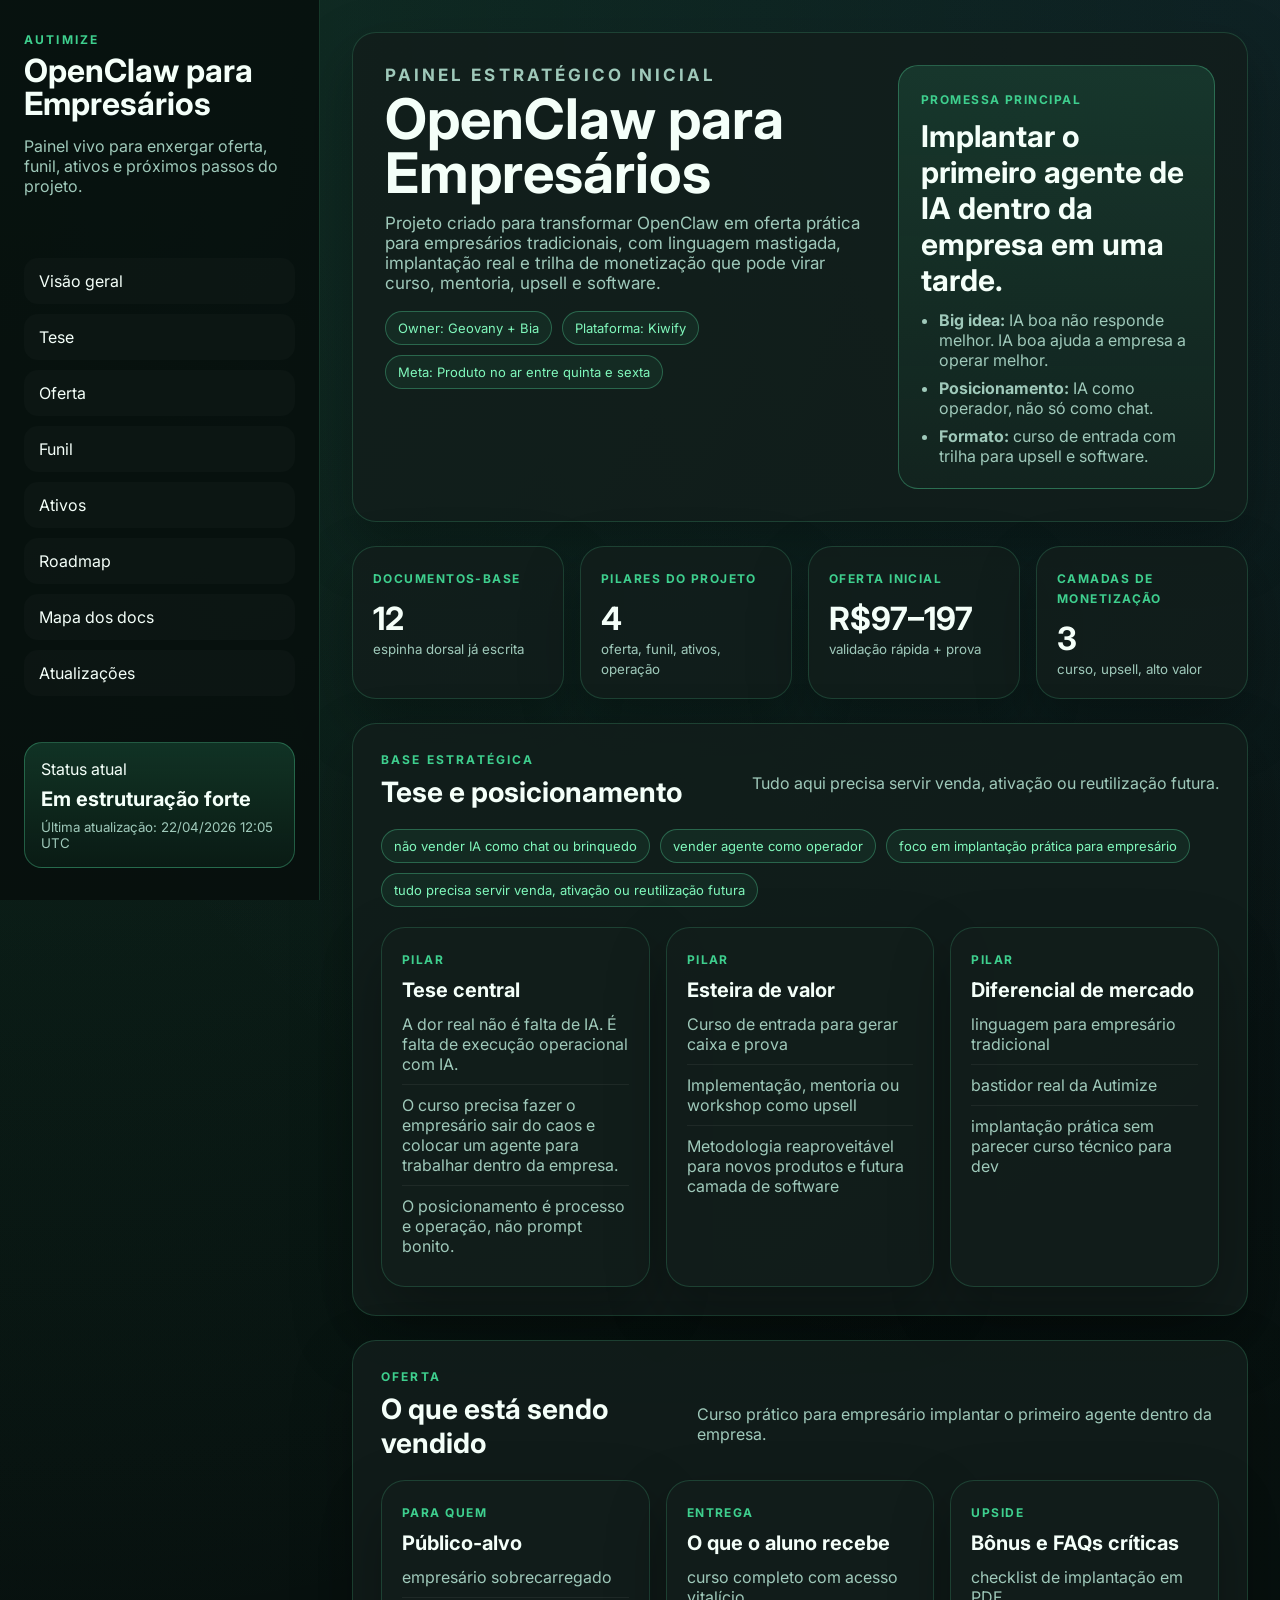
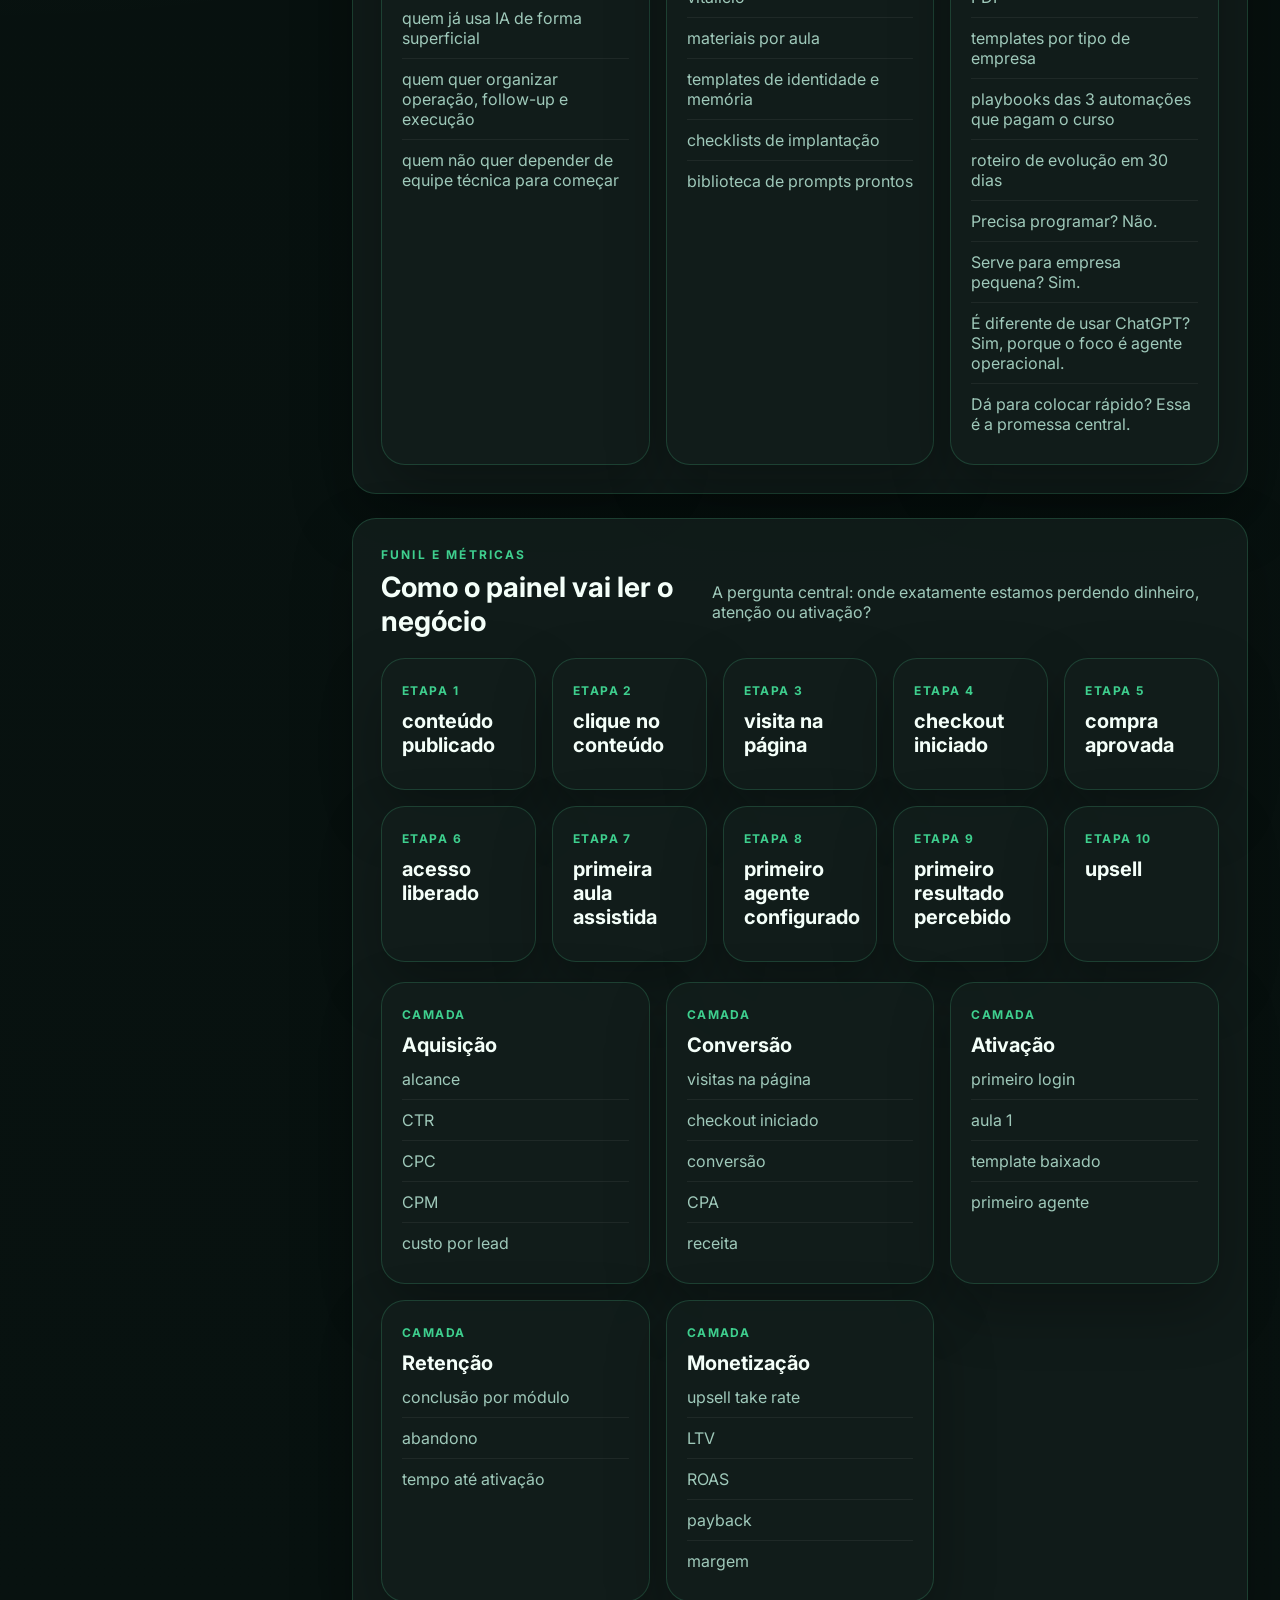
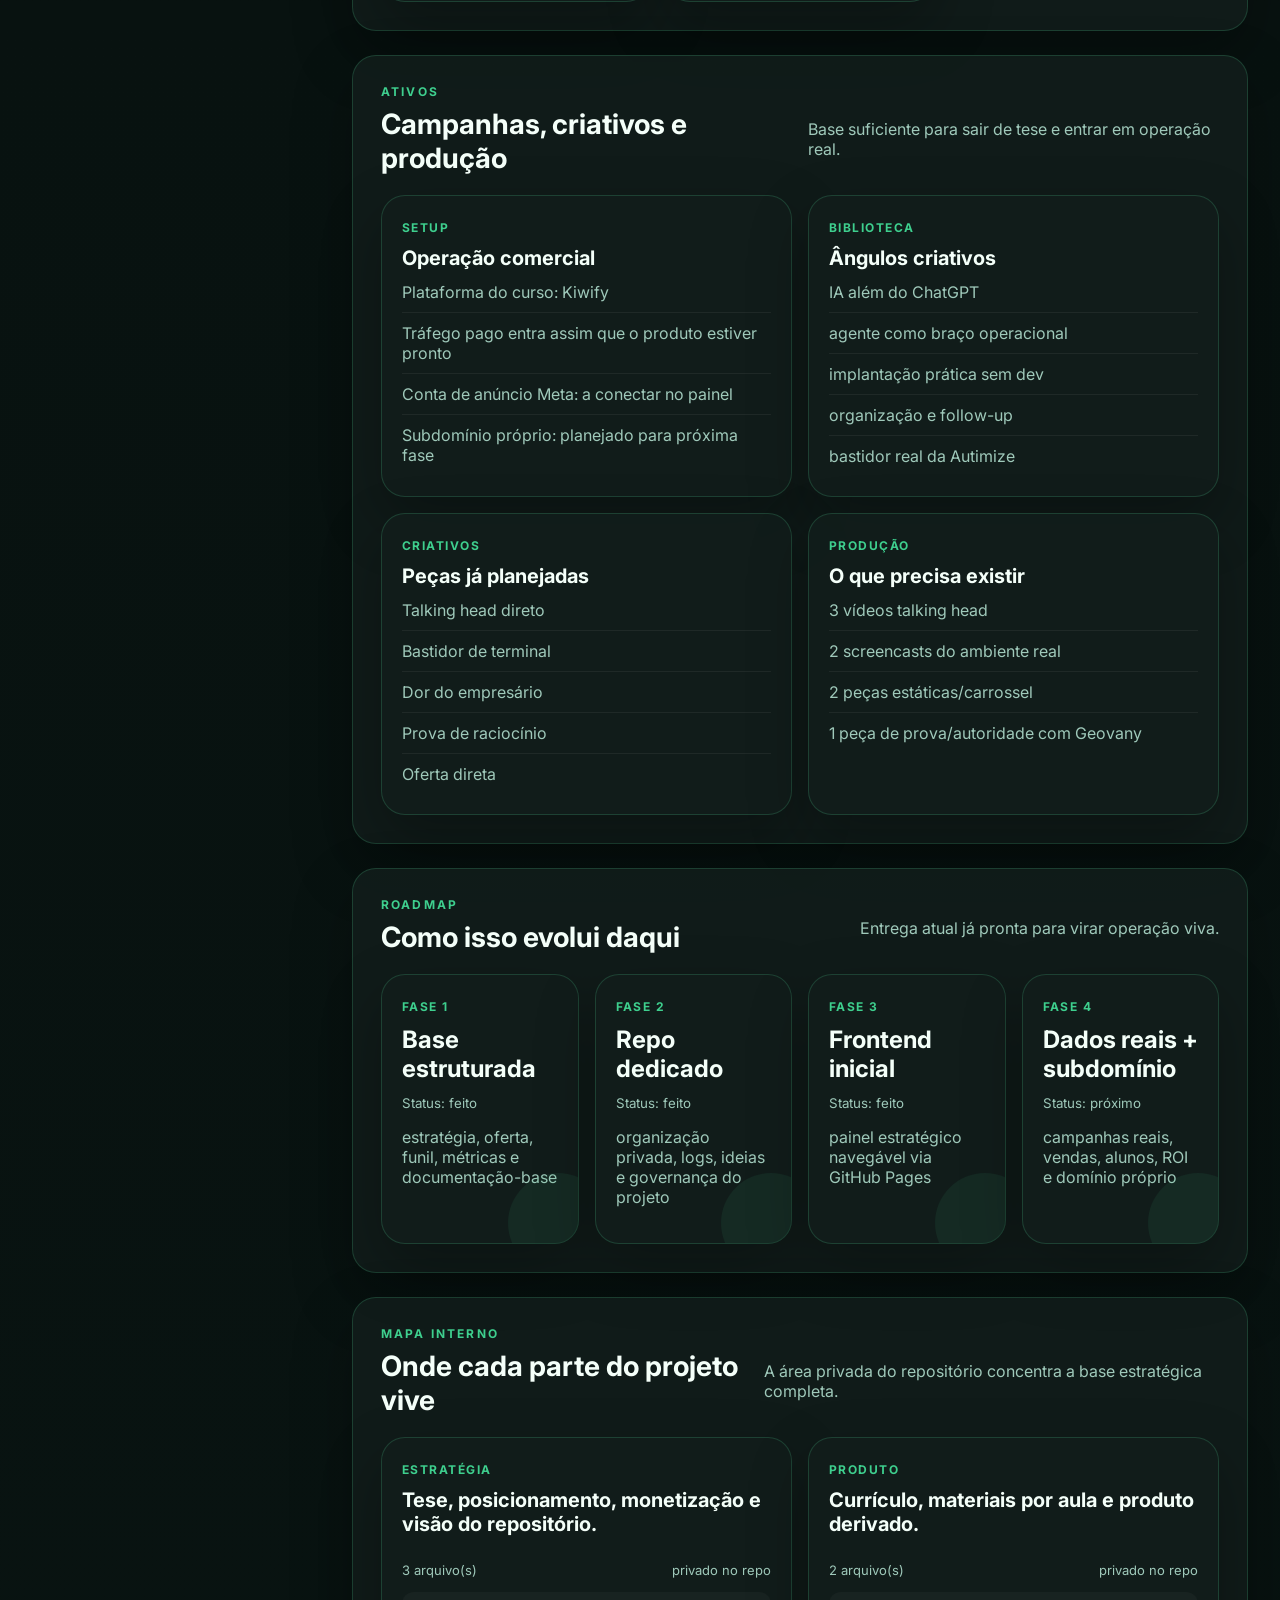
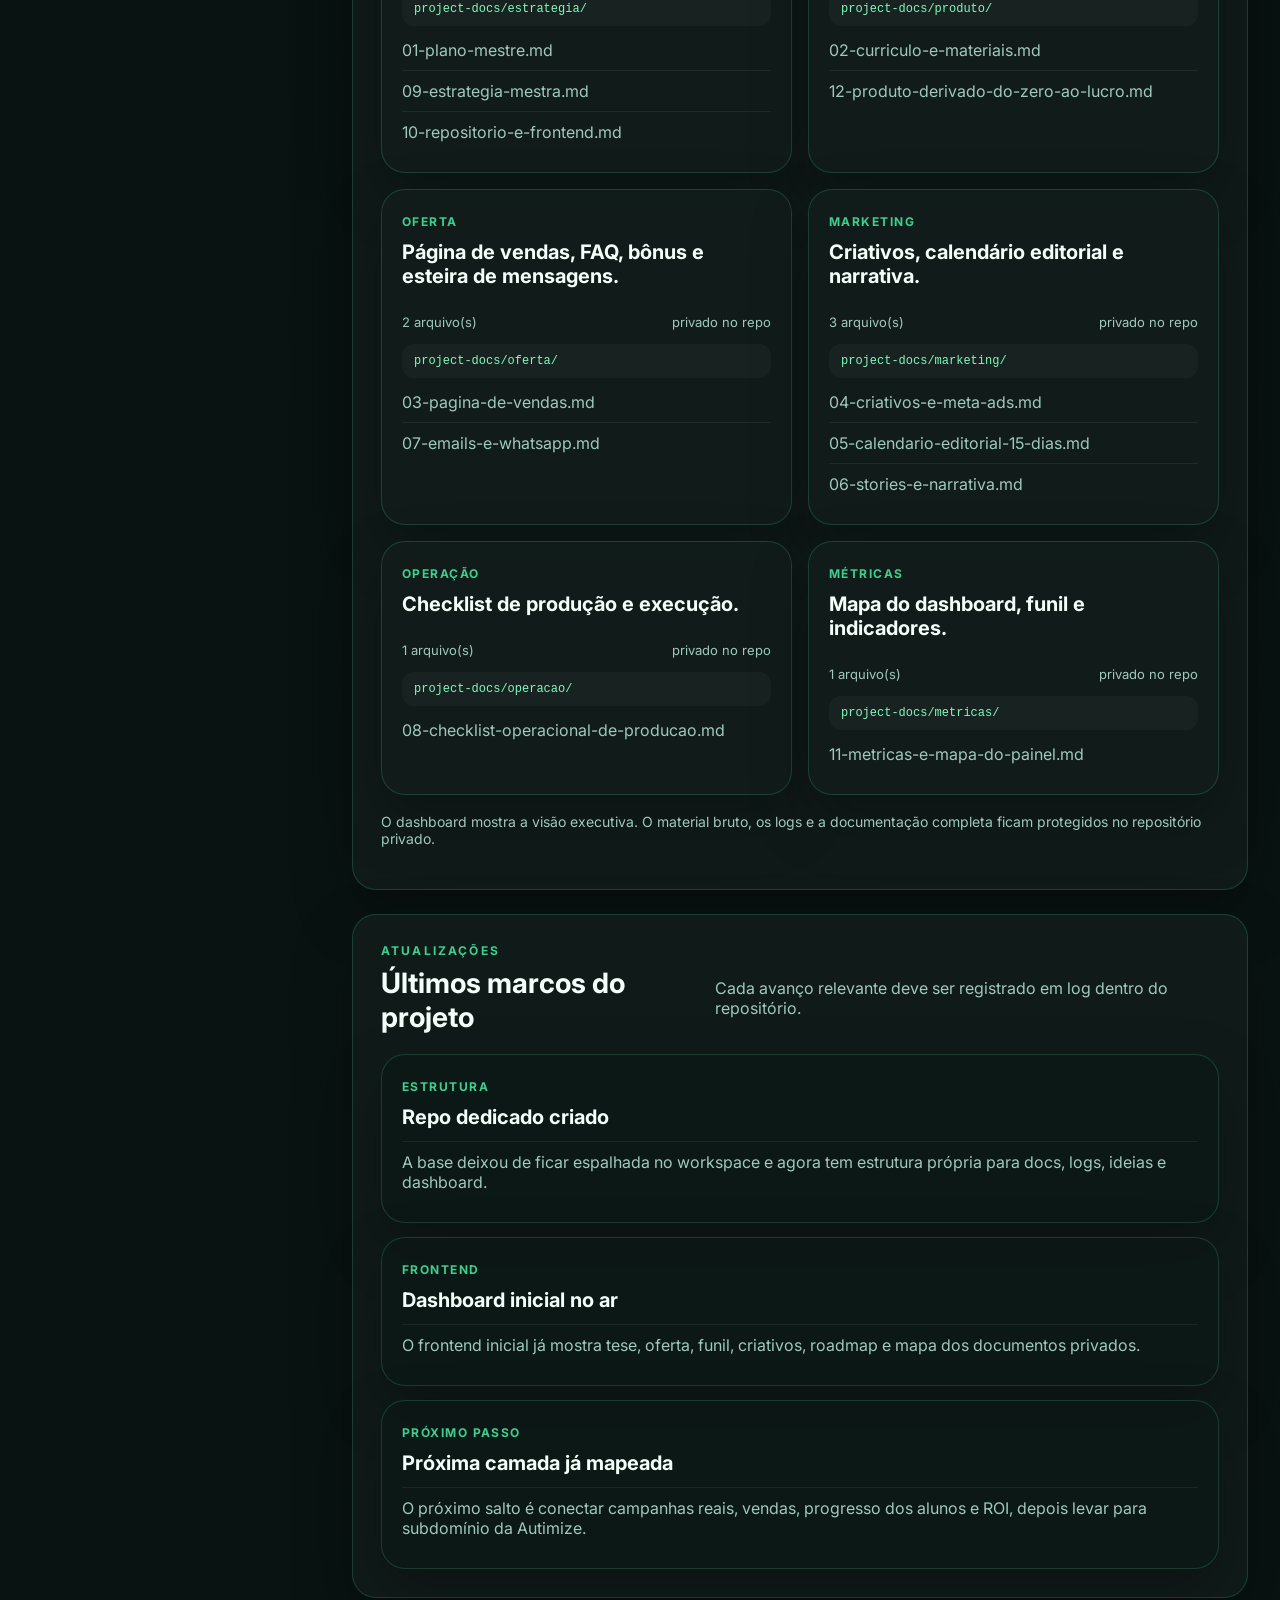
==== index.html @ 21bd8f8e "feat: dashboard publico inicial" ====
<!doctype html>
<html lang="pt-BR">
  <head>
    <meta charset="UTF-8" />
    <meta name="viewport" content="width=device-width, initial-scale=1.0" />
    <title>OpenClaw para Empresários | Painel Estratégico</title>
    <meta name="description" content="Painel estratégico inicial do projeto OpenClaw para Empresários." />
    <link rel="preconnect" href="https://fonts.googleapis.com">
    <link rel="preconnect" href="https://fonts.gstatic.com" crossorigin>
    <link href="https://fonts.googleapis.com/css2?family=Inter:wght@400;500;600;700;800&display=swap" rel="stylesheet">
    <link rel="stylesheet" href="./styles.css" />
  </head>
  <body>
    <div class="shell">
      <aside class="sidebar">
        <div>
          <p class="eyebrow">Autimize</p>
          <h1>OpenClaw para Empresários</h1>
          <p class="sidebar-copy">Painel vivo para enxergar oferta, funil, ativos e próximos passos do projeto.</p>
        </div>

        <nav id="nav"></nav>

        <div class="sidebar-card">
          <span>Status atual</span>
          <strong id="status-badge"></strong>
          <small id="last-update"></small>
        </div>
      </aside>

      <main class="content">
        <section class="hero" id="hero"></section>
        <section class="metrics-grid" id="snapshot"></section>
        <section class="section" id="thesis"></section>
        <section class="section" id="offer"></section>
        <section class="section" id="funnel"></section>
        <section class="section" id="assets"></section>
        <section class="section" id="roadmap"></section>
        <section class="section" id="docs-map"></section>
        <section class="section" id="updates"></section>
      </main>
    </div>

    <script src="./data/dashboard-data.js"></script>
    <script src="./app.js"></script>
  </body>
</html>
---- styles.css ----
:root {
  --bg: #08110f;
  --panel: rgba(18, 30, 27, 0.86);
  --panel-2: rgba(13, 24, 22, 0.92);
  --card: rgba(20, 36, 31, 0.92);
  --border: rgba(96, 255, 182, 0.16);
  --border-strong: rgba(96, 255, 182, 0.28);
  --text: #f4fff9;
  --muted: #9fc9ba;
  --green: #3ecf8e;
  --green-2: #80f8bc;
  --shadow: 0 24px 60px rgba(0, 0, 0, 0.28);
  --radius: 24px;
}

* { box-sizing: border-box; }
html { scroll-behavior: smooth; }
body {
  margin: 0;
  font-family: 'Inter', system-ui, sans-serif;
  background:
    radial-gradient(circle at top left, rgba(62, 207, 142, 0.14), transparent 25%),
    radial-gradient(circle at top right, rgba(85, 173, 255, 0.08), transparent 22%),
    linear-gradient(180deg, #07100e 0%, #091412 100%);
  color: var(--text);
}

a { color: inherit; }

.shell {
  display: grid;
  grid-template-columns: 320px 1fr;
  min-height: 100vh;
}

.sidebar {
  position: sticky;
  top: 0;
  height: 100vh;
  padding: 32px 24px;
  background: rgba(7, 15, 13, 0.88);
  border-right: 1px solid var(--border);
  display: flex;
  flex-direction: column;
  justify-content: space-between;
  gap: 24px;
}

.eyebrow {
  margin: 0 0 8px;
  color: var(--green);
  font-size: 12px;
  letter-spacing: 0.18em;
  text-transform: uppercase;
  font-weight: 700;
}

.sidebar h1 {
  margin: 0;
  font-size: 32px;
  line-height: 1.02;
}

.sidebar-copy,
.muted,
.card ul,
.card p,
.table-like li,
.timeline p,
small {
  color: var(--muted);
}

#nav {
  display: grid;
  gap: 10px;
}

.nav-link {
  padding: 12px 14px;
  border-radius: 14px;
  background: rgba(255,255,255,0.02);
  text-decoration: none;
  color: var(--text);
  border: 1px solid transparent;
  transition: 0.2s ease;
}

.nav-link:hover {
  border-color: var(--border-strong);
  transform: translateX(3px);
}

.sidebar-card {
  padding: 16px;
  border-radius: 18px;
  background: linear-gradient(180deg, rgba(62, 207, 142, 0.18), rgba(62, 207, 142, 0.06));
  border: 1px solid var(--border-strong);
}

.sidebar-card span,
.sidebar-card small {
  display: block;
}

.sidebar-card strong {
  display: block;
  margin: 8px 0;
  font-size: 20px;
}

.content {
  padding: 32px;
  display: grid;
  gap: 24px;
}

.hero,
.section,
.metric-card,
.card,
.timeline-item {
  background: var(--panel);
  border: 1px solid var(--border);
  border-radius: var(--radius);
  box-shadow: var(--shadow);
}

.hero {
  padding: 32px;
  display: grid;
  grid-template-columns: 1.4fr 0.9fr;
  gap: 20px;
}

.hero h2 {
  margin: 8px 0 12px;
  font-size: clamp(34px, 5vw, 56px);
  line-height: 0.96;
}

.hero p {
  margin: 0;
  max-width: 780px;
  color: var(--muted);
  font-size: 17px;
}

.hero-side {
  padding: 22px;
  border-radius: 20px;
  background: linear-gradient(180deg, rgba(62, 207, 142, 0.14), rgba(62, 207, 142, 0.04));
  border: 1px solid var(--border-strong);
}

.hero-side ul {
  padding-left: 18px;
  margin: 12px 0 0;
  display: grid;
  gap: 8px;
  color: var(--muted);
}

.metrics-grid,
.card-grid,
.docs-grid,
.assets-grid,
.roadmap-grid,
.funnel-grid {
  display: grid;
  gap: 16px;
}

.metrics-grid { grid-template-columns: repeat(4, minmax(0, 1fr)); }
.card-grid { grid-template-columns: repeat(3, minmax(0, 1fr)); }
.assets-grid { grid-template-columns: repeat(2, minmax(0, 1fr)); }
.docs-grid { grid-template-columns: repeat(2, minmax(0, 1fr)); }
.roadmap-grid { grid-template-columns: repeat(4, minmax(0, 1fr)); }
.funnel-grid { grid-template-columns: repeat(5, minmax(0, 1fr)); }

.metric-card,
.card,
.timeline-item {
  padding: 20px;
}

.metric-card span,
.kicker {
  color: var(--green);
  font-size: 12px;
  text-transform: uppercase;
  letter-spacing: 0.12em;
  font-weight: 700;
}

.metric-card strong {
  display: block;
  font-size: 32px;
  margin-top: 12px;
}

.section {
  padding: 28px;
}

.section-header {
  display: flex;
  justify-content: space-between;
  align-items: flex-end;
  gap: 16px;
  margin-bottom: 20px;
}

.section h3 {
  margin: 6px 0 0;
  font-size: 28px;
}

.card h4,
.timeline-item h4 {
  margin: 10px 0 12px;
  font-size: 20px;
}

.card ul,
.table-like,
.timeline {
  margin: 0;
  padding: 0;
  list-style: none;
}

.card ul li,
.table-like li,
.timeline-item p {
  margin: 0;
  padding: 10px 0;
  border-top: 1px solid rgba(255,255,255,0.06);
}

.card ul li:first-child,
.table-like li:first-child {
  border-top: 0;
  padding-top: 0;
}

.pill-row {
  display: flex;
  gap: 10px;
  flex-wrap: wrap;
}

.pill {
  padding: 8px 12px;
  border-radius: 999px;
  border: 1px solid var(--border-strong);
  background: rgba(62, 207, 142, 0.08);
  color: var(--green-2);
  font-size: 13px;
}

.phase {
  position: relative;
  overflow: hidden;
}

.phase::after {
  content: '';
  position: absolute;
  inset: auto -30px -30px auto;
  width: 100px;
  height: 100px;
  border-radius: 999px;
  background: rgba(62, 207, 142, 0.08);
}

.phase strong {
  display: block;
  margin: 10px 0 12px;
  font-size: 24px;
}

.phase small { display: block; }

.doc-card {
  display: flex;
  flex-direction: column;
  gap: 14px;
}

.doc-meta {
  display: flex;
  justify-content: space-between;
  align-items: center;
  gap: 12px;
  font-size: 13px;
  color: var(--muted);
}

.doc-card code {
  font-size: 12px;
  padding: 10px 12px;
  border-radius: 12px;
  background: rgba(255,255,255,0.03);
  color: var(--green-2);
  overflow-wrap: anywhere;
}

.timeline {
  display: grid;
  gap: 14px;
}

.timeline-item {
  background: var(--panel-2);
}

.footer-note {
  margin-top: 18px;
  color: var(--muted);
  font-size: 14px;
}

@media (max-width: 1180px) {
  .shell { grid-template-columns: 1fr; }
  .sidebar {
    position: relative;
    height: auto;
    border-right: 0;
    border-bottom: 1px solid var(--border);
  }
  .hero,
  .metrics-grid,
  .card-grid,
  .assets-grid,
  .docs-grid,
  .roadmap-grid,
  .funnel-grid {
    grid-template-columns: 1fr 1fr;
  }
}

@media (max-width: 760px) {
  .content { padding: 16px; }
  .sidebar { padding: 20px 16px; }
  .hero,
  .metrics-grid,
  .card-grid,
  .assets-grid,
  .docs-grid,
  .roadmap-grid,
  .funnel-grid {
    grid-template-columns: 1fr;
  }
  .hero { padding: 24px; }
  .section { padding: 22px; }
  .section-header { flex-direction: column; align-items: flex-start; }
}
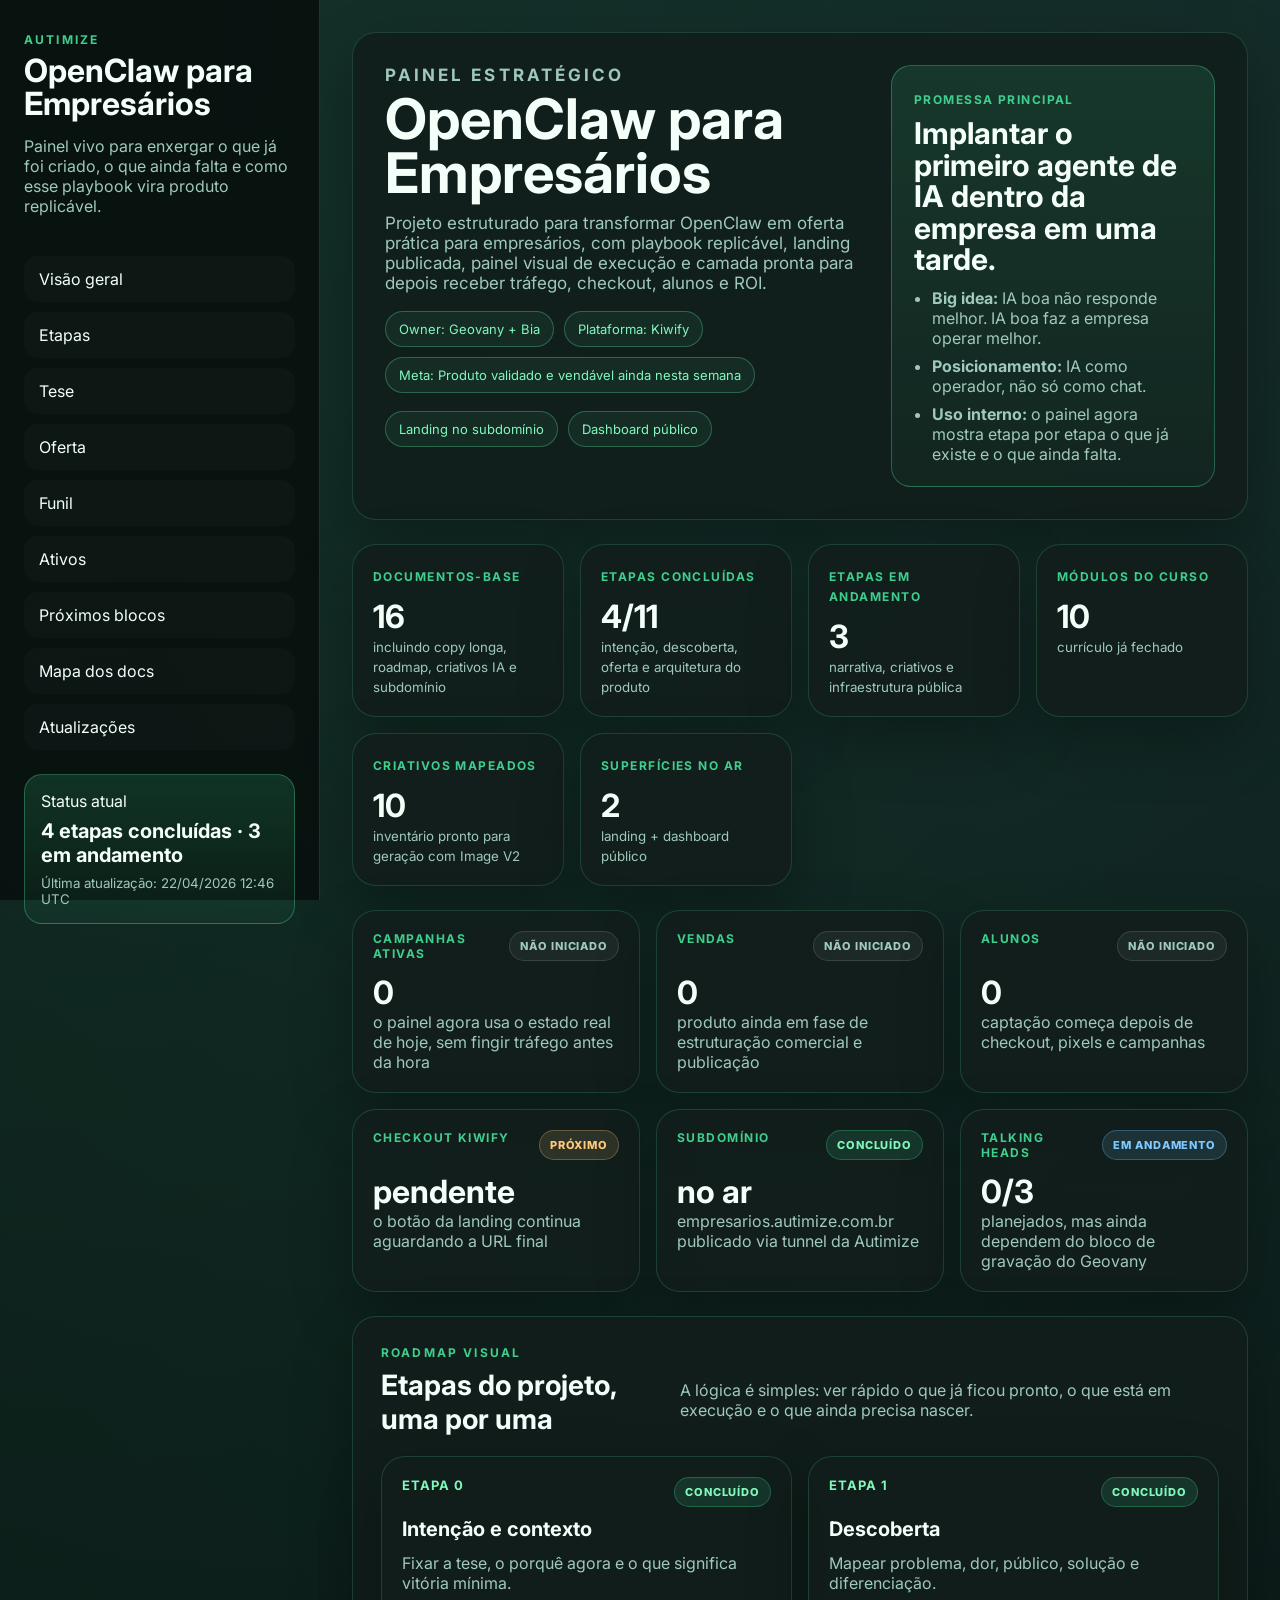
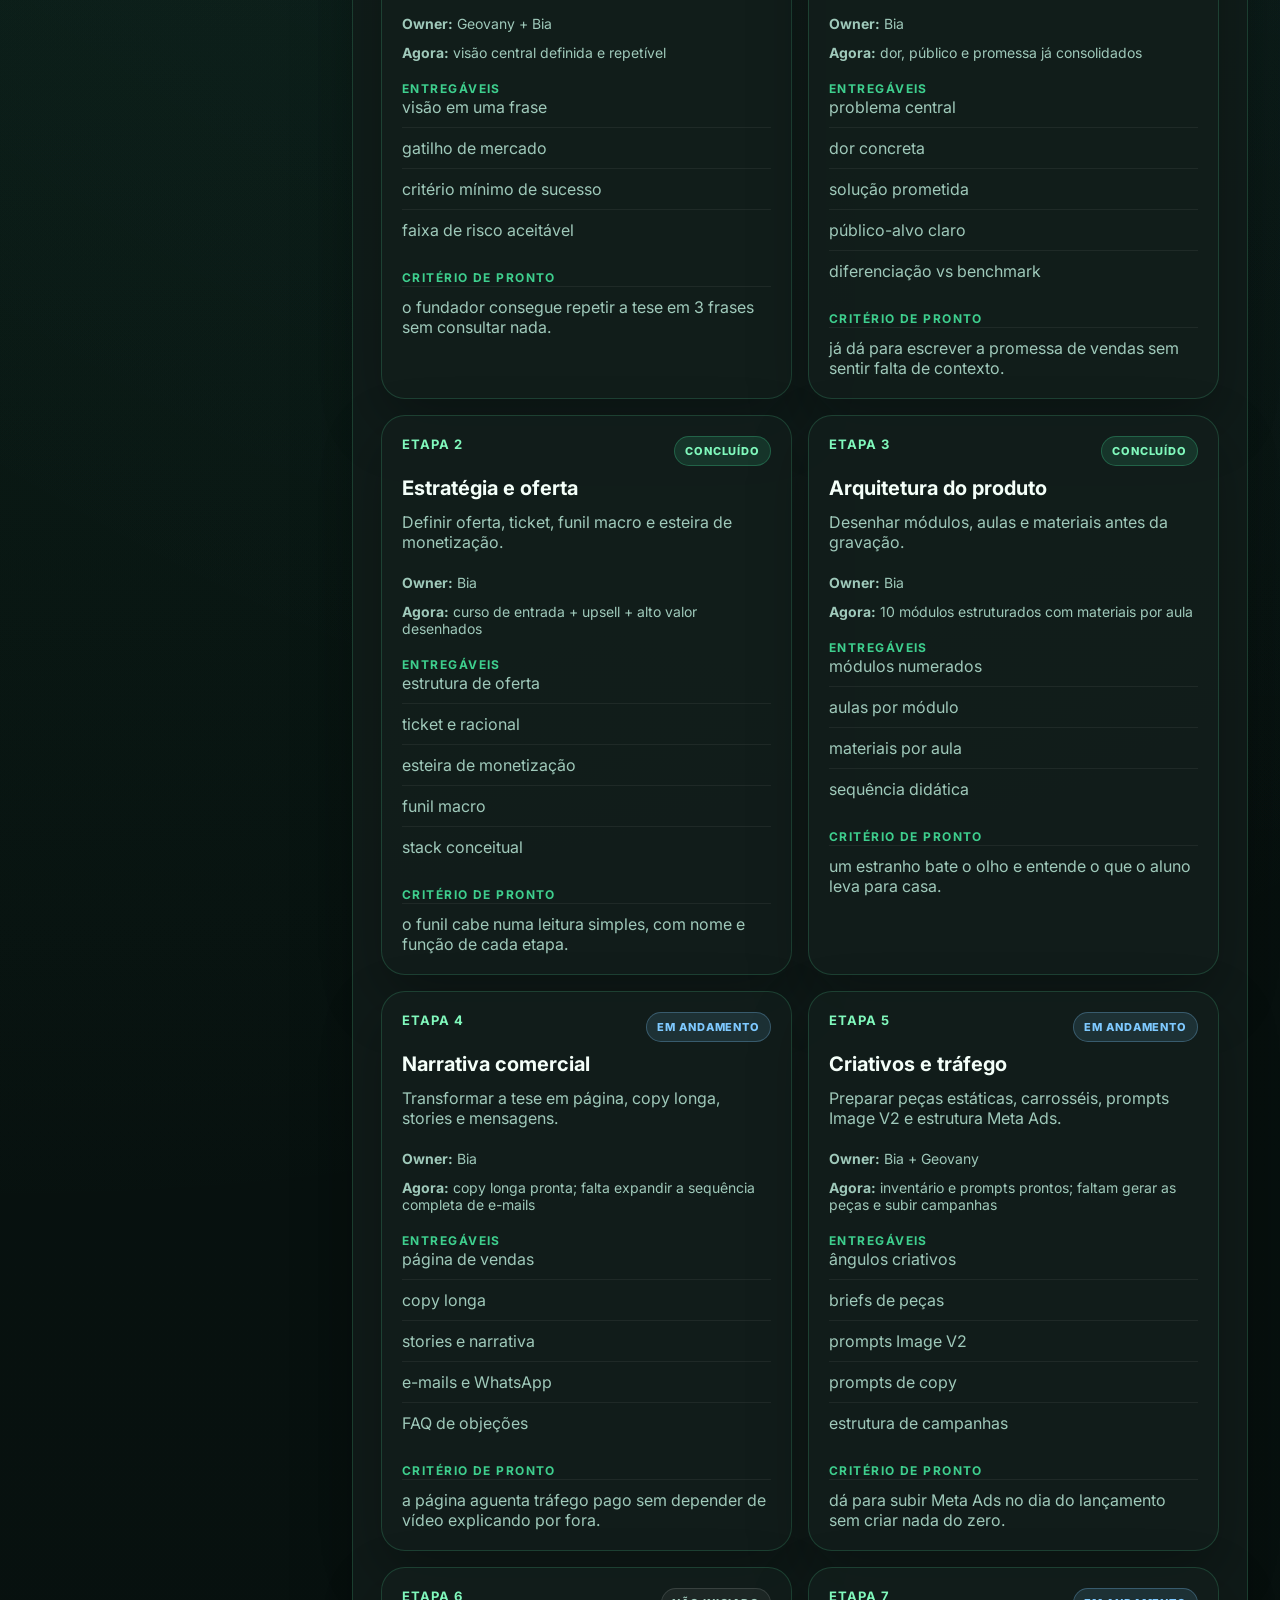
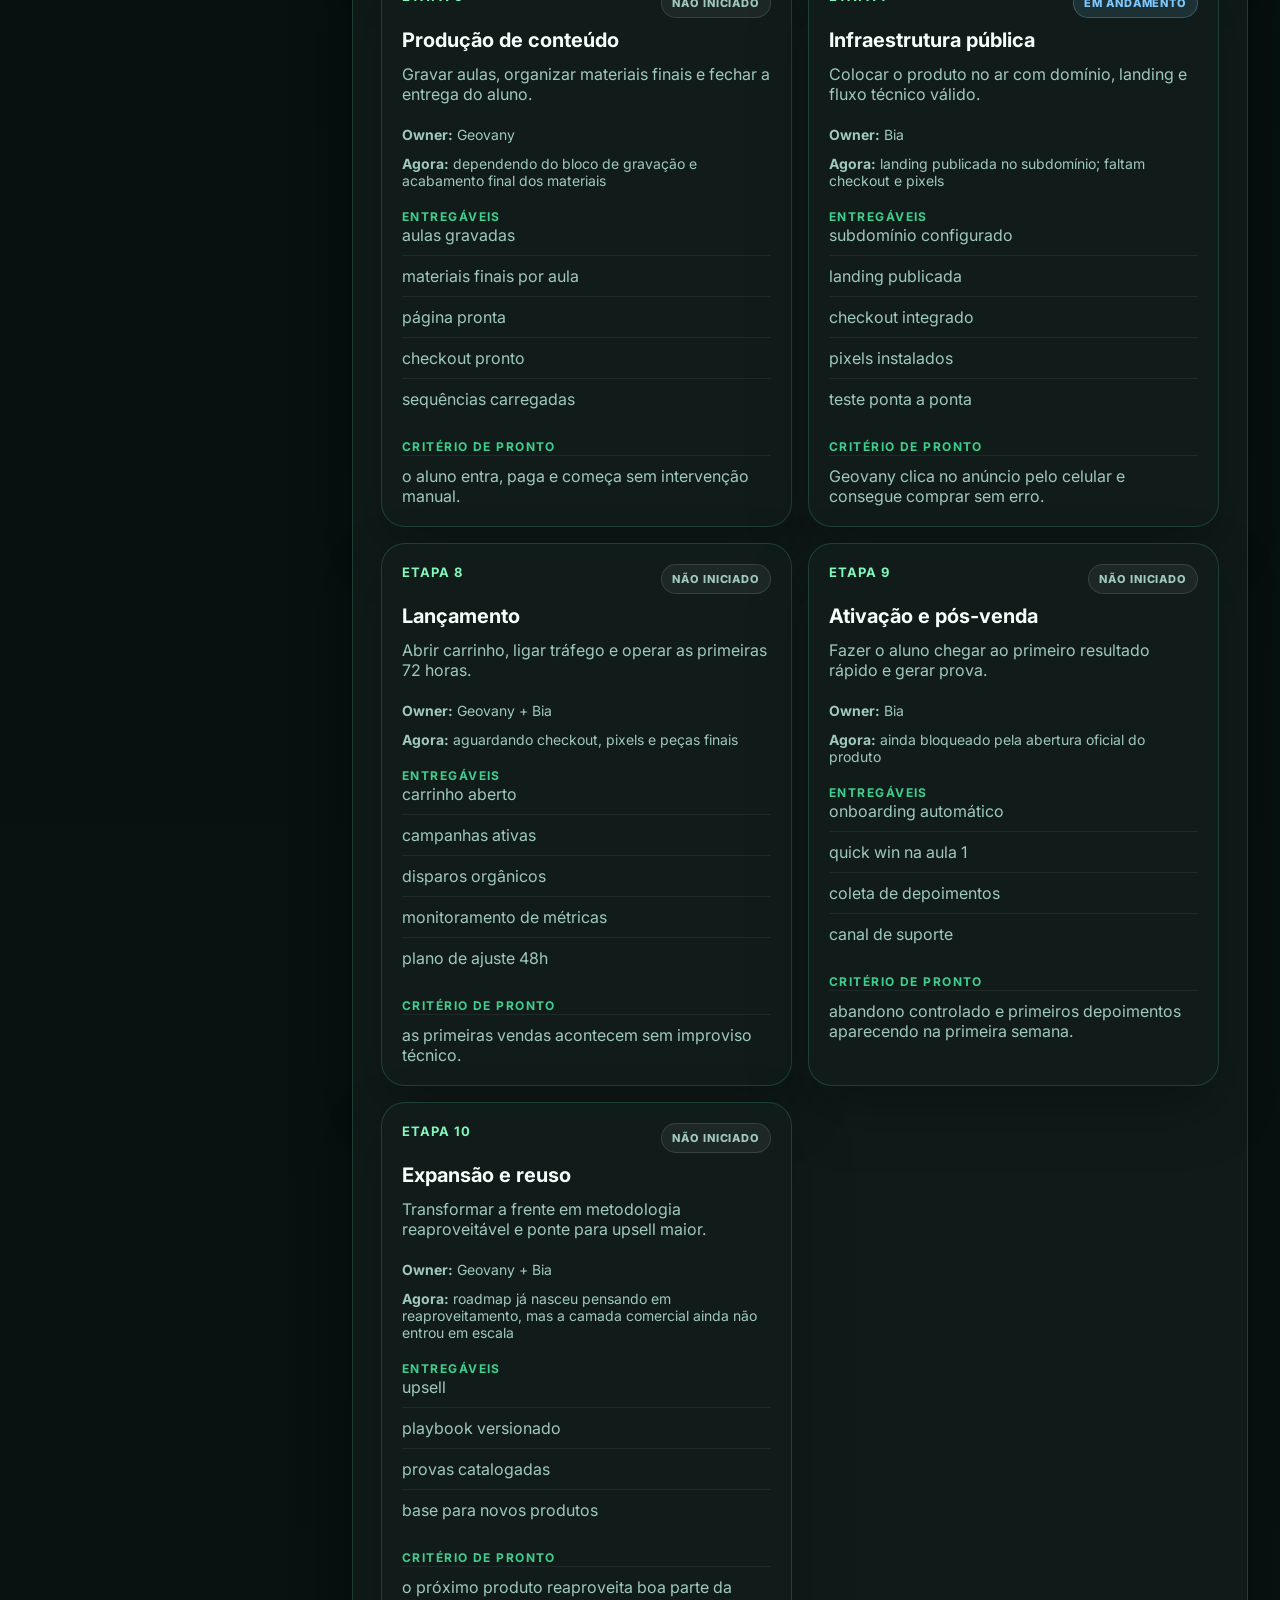
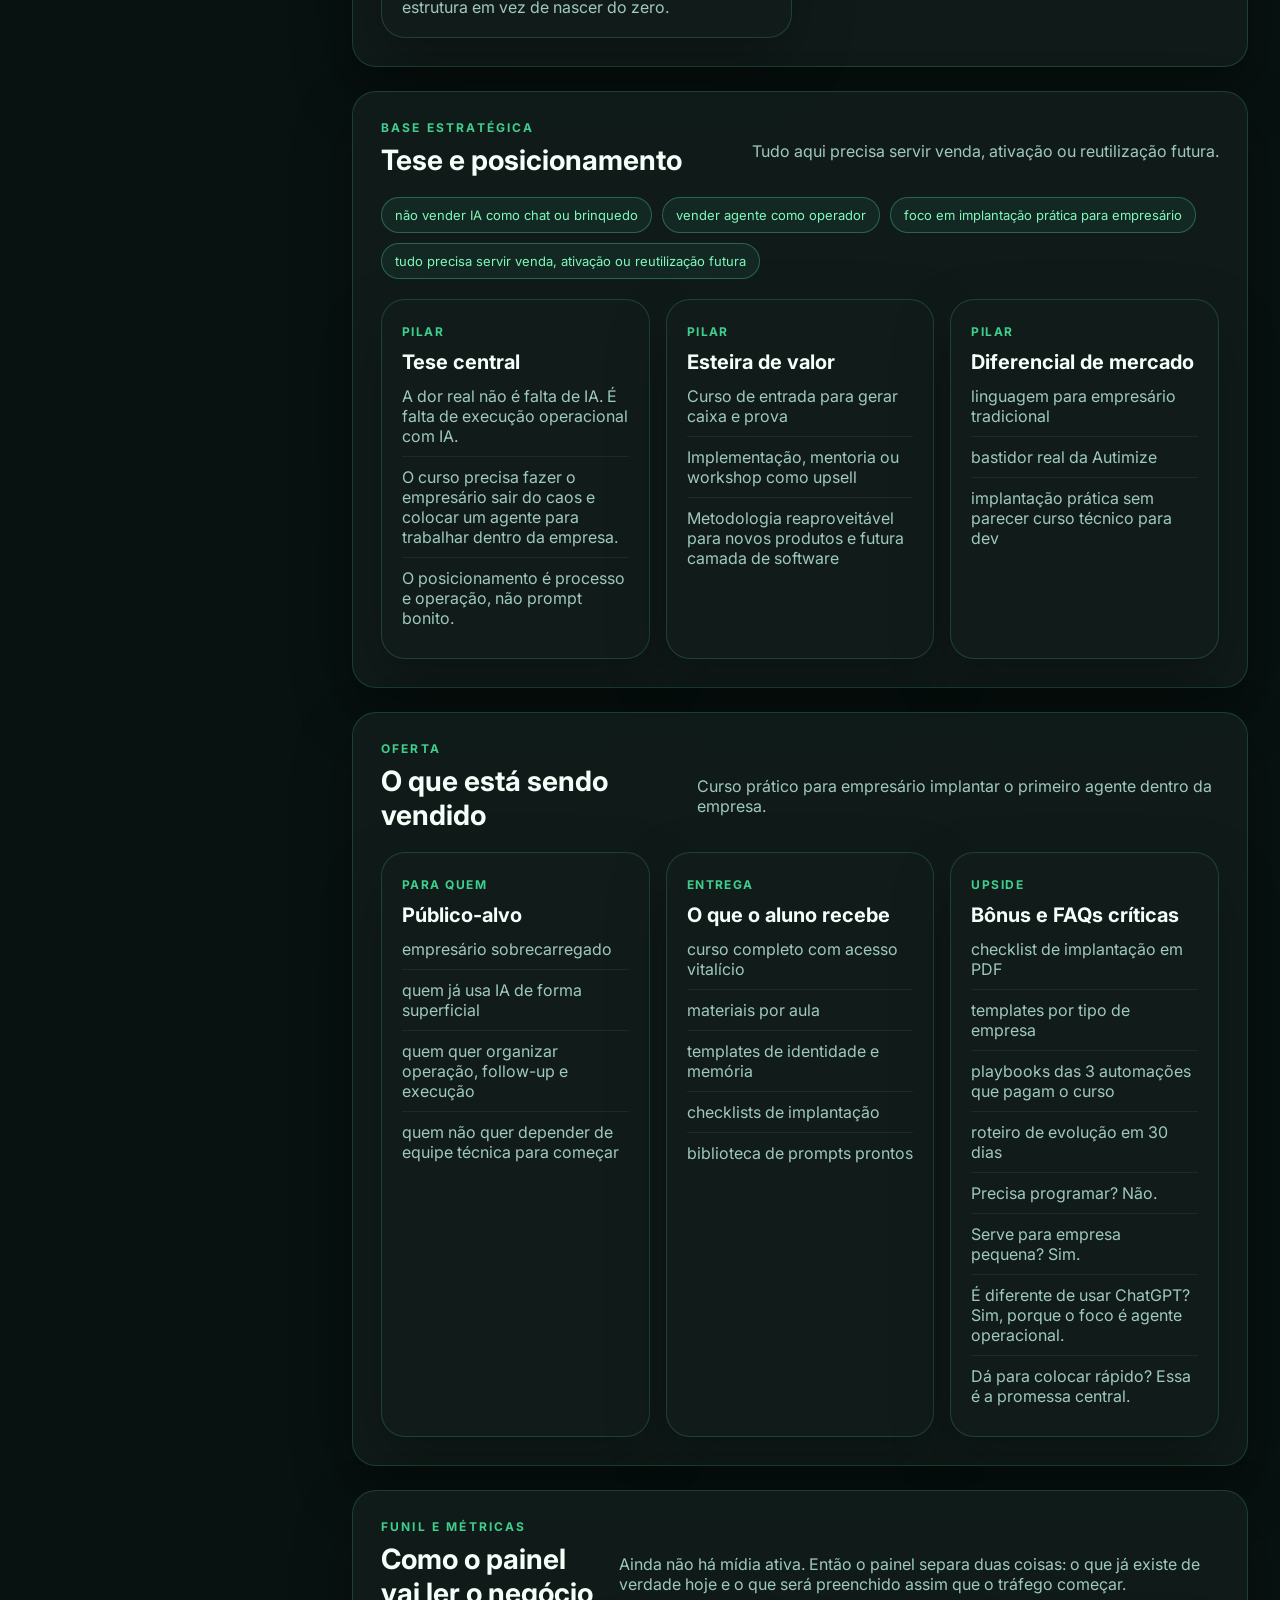
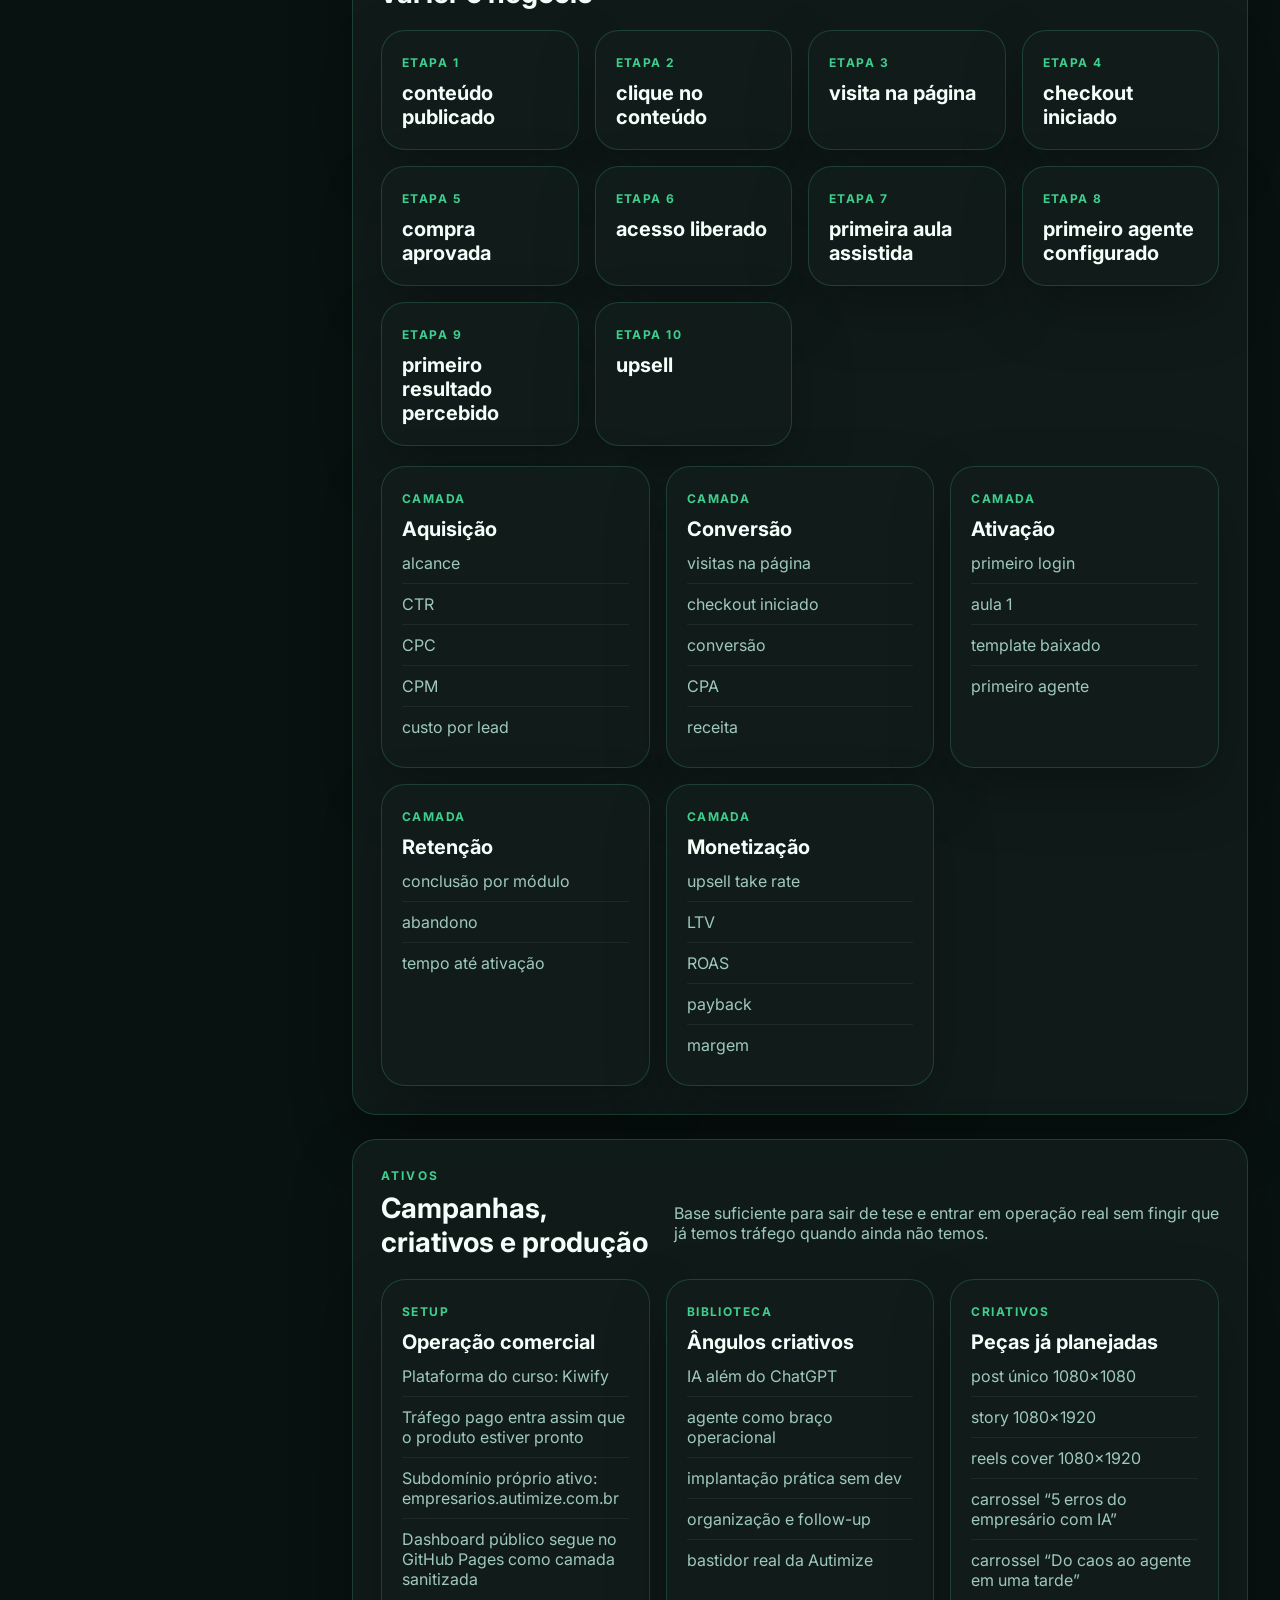
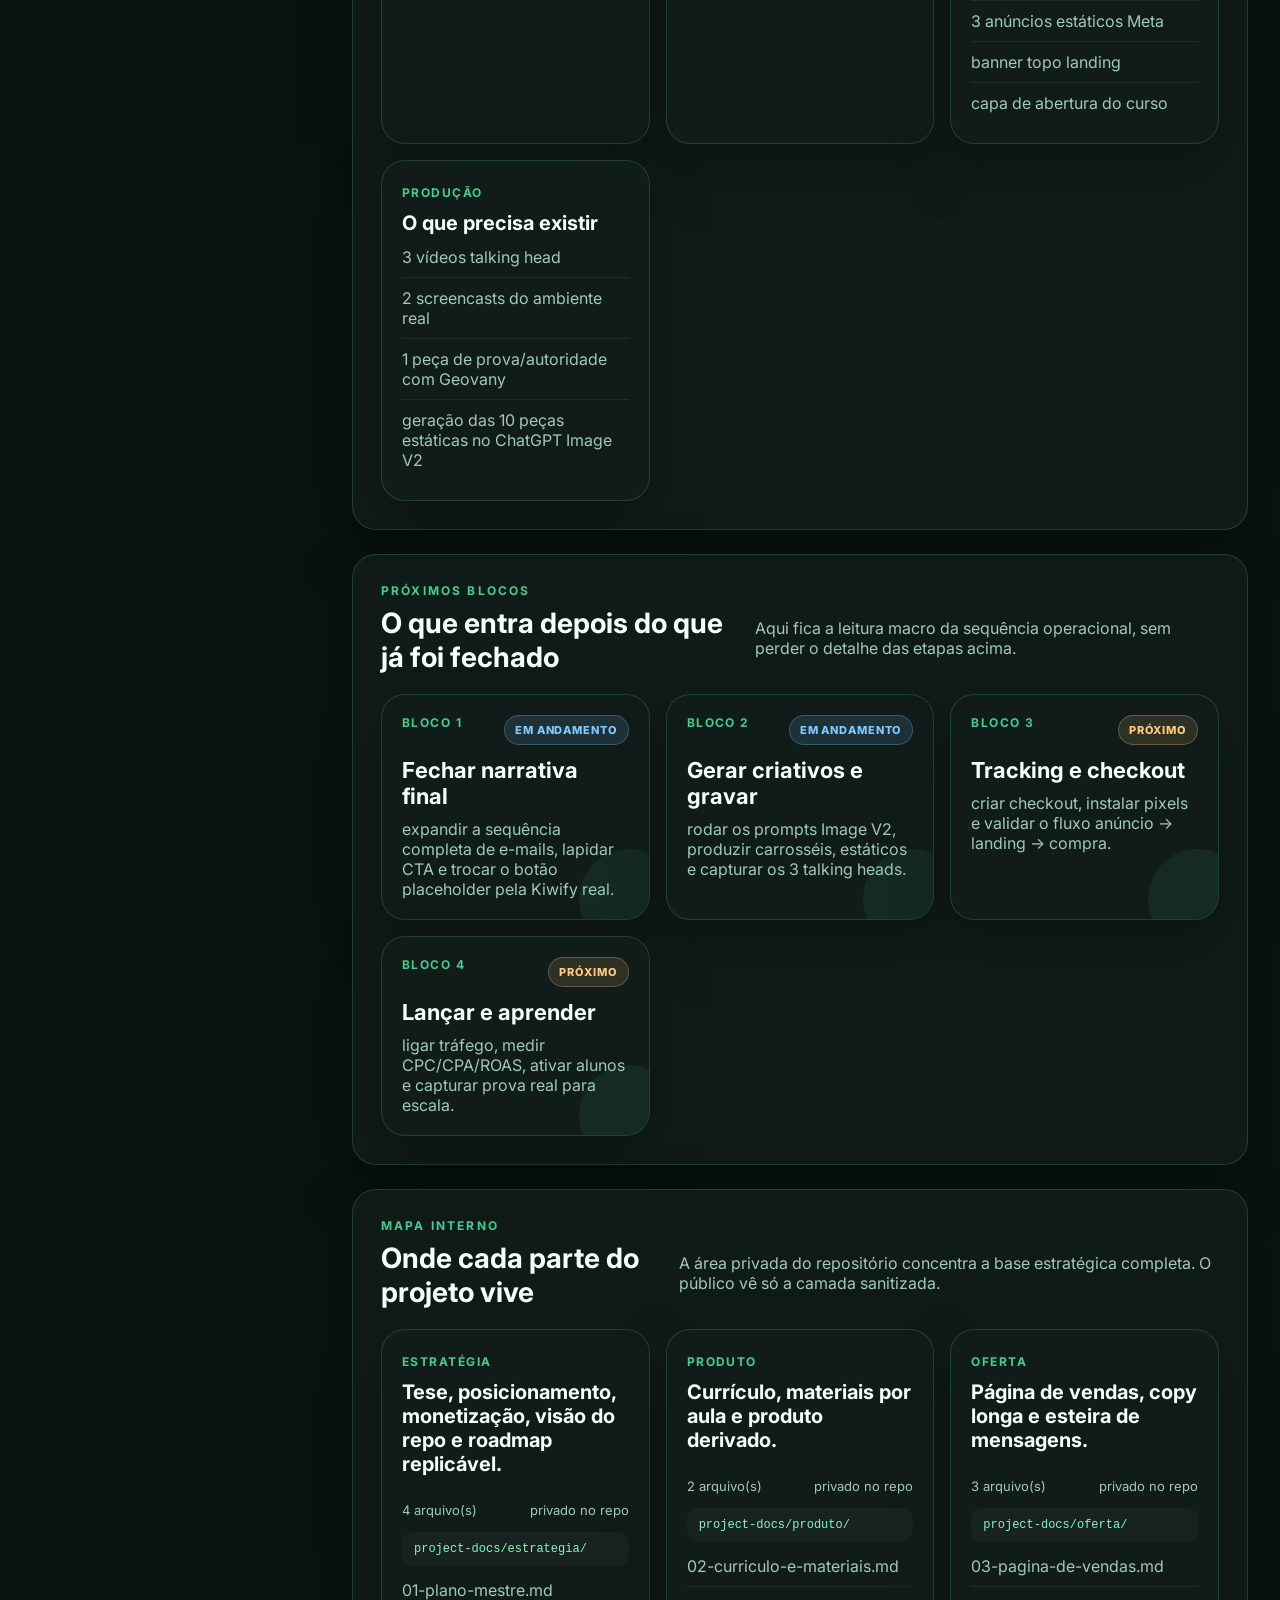
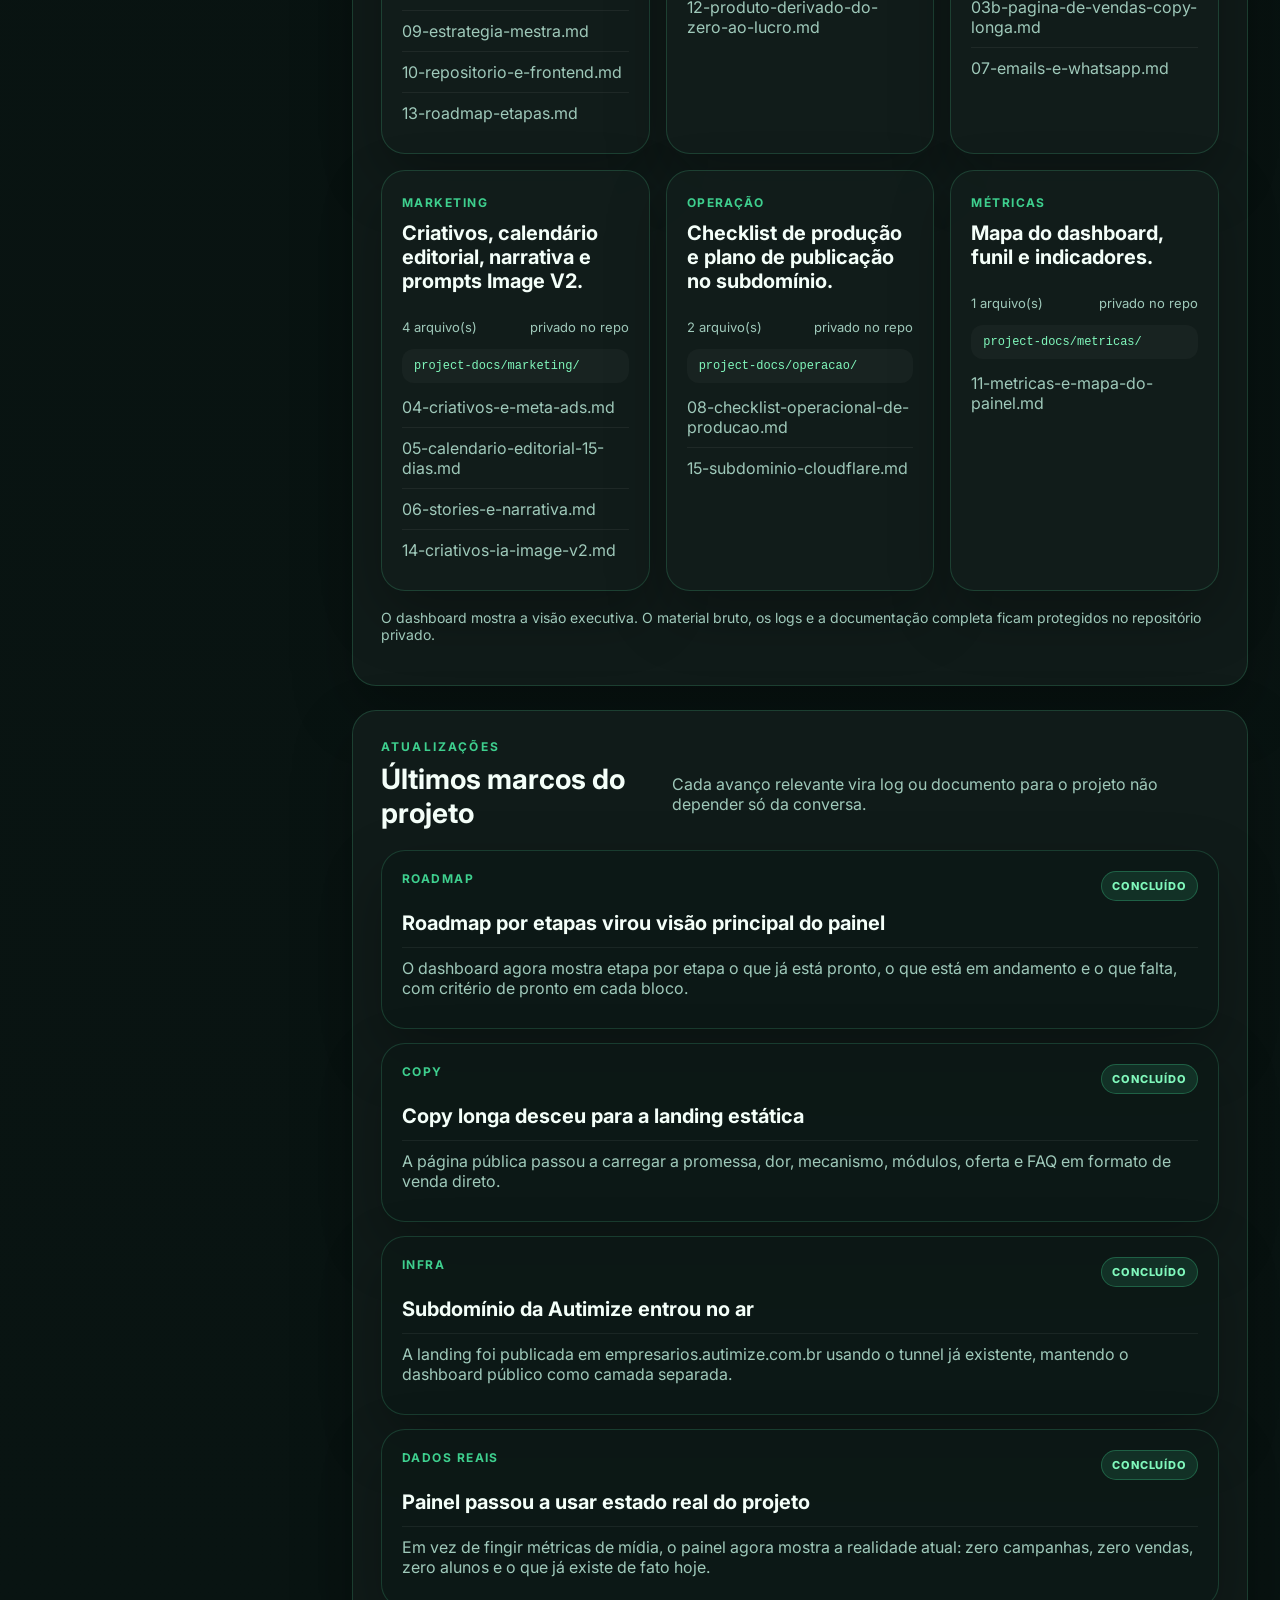
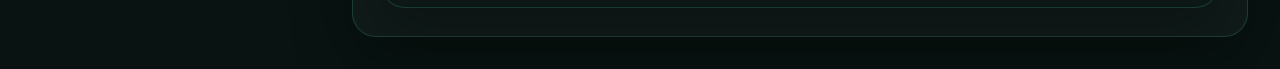
==== commit fb6ad3f3: "feat: destaca etapas e estado real do projeto" ====
--- a/index.html
+++ b/index.html
@@ -4,10 +4,10 @@
     <meta charset="UTF-8" />
     <meta name="viewport" content="width=device-width, initial-scale=1.0" />
     <title>OpenClaw para Empresários | Painel Estratégico</title>
-    <meta name="description" content="Painel estratégico inicial do projeto OpenClaw para Empresários." />
-    <link rel="preconnect" href="https://fonts.googleapis.com">
-    <link rel="preconnect" href="https://fonts.gstatic.com" crossorigin>
-    <link href="https://fonts.googleapis.com/css2?family=Inter:wght@400;500;600;700;800&display=swap" rel="stylesheet">
+    <meta name="description" content="Painel estratégico do projeto OpenClaw para Empresários com etapas, oferta, funil, ativos e próximos passos." />
+    <link rel="preconnect" href="https://fonts.googleapis.com" />
+    <link rel="preconnect" href="https://fonts.gstatic.com" crossorigin />
+    <link href="https://fonts.googleapis.com/css2?family=Inter:wght@400;500;600;700;800;900&display=swap" rel="stylesheet" />
     <link rel="stylesheet" href="./styles.css" />
   </head>
   <body>
@@ -16,7 +16,7 @@
         <div>
           <p class="eyebrow">Autimize</p>
           <h1>OpenClaw para Empresários</h1>
-          <p class="sidebar-copy">Painel vivo para enxergar oferta, funil, ativos e próximos passos do projeto.</p>
+          <p class="sidebar-copy">Painel vivo para enxergar o que já foi criado, o que ainda falta e como esse playbook vira produto replicável.</p>
         </div>
 
         <nav id="nav"></nav>
@@ -31,6 +31,8 @@
       <main class="content">
         <section class="hero" id="hero"></section>
         <section class="metrics-grid" id="snapshot"></section>
+        <section class="live-grid" id="live-state"></section>
+        <section class="section" id="execution-stages"></section>
         <section class="section" id="thesis"></section>
         <section class="section" id="offer"></section>
         <section class="section" id="funnel"></section>
--- a/styles.css
+++ b/styles.css
@@ -9,23 +9,34 @@
   --muted: #9fc9ba;
   --green: #3ecf8e;
   --green-2: #80f8bc;
+  --blue: #7ec9ff;
+  --amber: #ffca7a;
+  --rose: #ff8e99;
   --shadow: 0 24px 60px rgba(0, 0, 0, 0.28);
   --radius: 24px;
 }
 
-* { box-sizing: border-box; }
-html { scroll-behavior: smooth; }
+* {
+  box-sizing: border-box;
+}
+
+html {
+  scroll-behavior: smooth;
+}
+
 body {
   margin: 0;
   font-family: 'Inter', system-ui, sans-serif;
   background:
     radial-gradient(circle at top left, rgba(62, 207, 142, 0.14), transparent 25%),
-    radial-gradient(circle at top right, rgba(85, 173, 255, 0.08), transparent 22%),
+    radial-gradient(circle at top right, rgba(126, 201, 255, 0.08), transparent 22%),
     linear-gradient(180deg, #07100e 0%, #091412 100%);
   color: var(--text);
 }
 
-a { color: inherit; }
+a {
+  color: inherit;
+}
 
 .shell {
   display: grid;
@@ -63,11 +74,13 @@
 
 .sidebar-copy,
 .muted,
-.card ul,
 .card p,
 .table-like li,
 .timeline p,
-small {
+small,
+.stage-objective,
+.stage-ready,
+.live-card p {
   color: var(--muted);
 }
 
@@ -79,7 +92,7 @@
 .nav-link {
   padding: 12px 14px;
   border-radius: 14px;
-  background: rgba(255,255,255,0.02);
+  background: rgba(255, 255, 255, 0.02);
   text-decoration: none;
   color: var(--text);
   border: 1px solid transparent;
@@ -119,7 +132,9 @@
 .section,
 .metric-card,
 .card,
-.timeline-item {
+.timeline-item,
+.live-card,
+.stage-card {
   background: var(--panel);
   border: 1px solid var(--border);
   border-radius: var(--radius);
@@ -129,7 +144,7 @@
 .hero {
   padding: 32px;
   display: grid;
-  grid-template-columns: 1.4fr 0.9fr;
+  grid-template-columns: minmax(0, 1.35fr) minmax(280px, 0.9fr);
   gap: 20px;
 }
 
@@ -141,7 +156,7 @@
 
 .hero p {
   margin: 0;
-  max-width: 780px;
+  max-width: 760px;
   color: var(--muted);
   font-size: 17px;
 }
@@ -153,6 +168,12 @@
   border: 1px solid var(--border-strong);
 }
 
+.hero-side h3 {
+  margin: 10px 0 0;
+  font-size: 30px;
+  line-height: 1.05;
+}
+
 .hero-side ul {
   padding-left: 18px;
   margin: 12px 0 0;
@@ -161,31 +182,85 @@
   color: var(--muted);
 }
 
+.hero-actions {
+  display: flex;
+  flex-wrap: wrap;
+  gap: 10px;
+  margin-top: 18px;
+}
+
+.hero-link,
+.pill {
+  display: inline-flex;
+  align-items: center;
+  gap: 8px;
+  padding: 9px 13px;
+  border-radius: 999px;
+  border: 1px solid var(--border-strong);
+  background: rgba(62, 207, 142, 0.08);
+  color: var(--green-2);
+  font-size: 13px;
+  text-decoration: none;
+}
+
+.hero-link:hover,
+.pill:hover {
+  border-color: rgba(126, 201, 255, 0.4);
+  color: var(--text);
+}
+
+.pill-row {
+  display: flex;
+  gap: 10px;
+  flex-wrap: wrap;
+}
+
 .metrics-grid,
+.live-grid,
 .card-grid,
 .docs-grid,
 .assets-grid,
 .roadmap-grid,
+.funnel-grid,
+.stages-grid {
+  display: grid;
+  gap: 16px;
+}
+
+.metrics-grid {
+  grid-template-columns: repeat(auto-fit, minmax(180px, 1fr));
+}
+
+.live-grid {
+  grid-template-columns: repeat(auto-fit, minmax(220px, 1fr));
+}
+
+.card-grid,
+.docs-grid,
+.assets-grid,
+.roadmap-grid {
+  grid-template-columns: repeat(auto-fit, minmax(240px, 1fr));
+}
+
 .funnel-grid {
-  display: grid;
-  gap: 16px;
-}
-
-.metrics-grid { grid-template-columns: repeat(4, minmax(0, 1fr)); }
-.card-grid { grid-template-columns: repeat(3, minmax(0, 1fr)); }
-.assets-grid { grid-template-columns: repeat(2, minmax(0, 1fr)); }
-.docs-grid { grid-template-columns: repeat(2, minmax(0, 1fr)); }
-.roadmap-grid { grid-template-columns: repeat(4, minmax(0, 1fr)); }
-.funnel-grid { grid-template-columns: repeat(5, minmax(0, 1fr)); }
+  grid-template-columns: repeat(auto-fit, minmax(180px, 1fr));
+}
+
+.stages-grid {
+  grid-template-columns: repeat(auto-fit, minmax(300px, 1fr));
+}
 
 .metric-card,
 .card,
-.timeline-item {
+.timeline-item,
+.live-card,
+.stage-card {
   padding: 20px;
 }
 
 .metric-card span,
-.kicker {
+.kicker,
+.mini-label {
   color: var(--green);
   font-size: 12px;
   text-transform: uppercase;
@@ -193,7 +268,8 @@
   font-weight: 700;
 }
 
-.metric-card strong {
+.metric-card strong,
+.live-card strong {
   display: block;
   font-size: 32px;
   margin-top: 12px;
@@ -217,7 +293,8 @@
 }
 
 .card h4,
-.timeline-item h4 {
+.timeline-item h4,
+.stage-card h4 {
   margin: 10px 0 12px;
   font-size: 20px;
 }
@@ -230,33 +307,116 @@
   list-style: none;
 }
 
-.card ul li,
 .table-like li,
 .timeline-item p {
   margin: 0;
   padding: 10px 0;
-  border-top: 1px solid rgba(255,255,255,0.06);
-}
-
-.card ul li:first-child,
+  border-top: 1px solid rgba(255, 255, 255, 0.06);
+}
+
 .table-like li:first-child {
   border-top: 0;
   padding-top: 0;
 }
 
-.pill-row {
+.live-head,
+.stage-top,
+.phase-top,
+.doc-meta,
+.stage-meta {
   display: flex;
-  gap: 10px;
-  flex-wrap: wrap;
-}
-
-.pill {
-  padding: 8px 12px;
-  border-radius: 999px;
-  border: 1px solid var(--border-strong);
-  background: rgba(62, 207, 142, 0.08);
+  justify-content: space-between;
+  align-items: flex-start;
+  gap: 12px;
+}
+
+.stage-number {
   color: var(--green-2);
   font-size: 13px;
+  font-weight: 700;
+  letter-spacing: 0.08em;
+  text-transform: uppercase;
+}
+
+.status-chip {
+  display: inline-flex;
+  align-items: center;
+  justify-content: center;
+  padding: 7px 10px;
+  border-radius: 999px;
+  font-size: 11px;
+  font-weight: 800;
+  letter-spacing: 0.08em;
+  text-transform: uppercase;
+  border: 1px solid transparent;
+  white-space: nowrap;
+}
+
+.status-chip.is-done {
+  background: rgba(62, 207, 142, 0.14);
+  border-color: rgba(62, 207, 142, 0.3);
+  color: var(--green-2);
+}
+
+.status-chip.is-active {
+  background: rgba(126, 201, 255, 0.12);
+  border-color: rgba(126, 201, 255, 0.28);
+  color: var(--blue);
+}
+
+.status-chip.is-next {
+  background: rgba(255, 202, 122, 0.12);
+  border-color: rgba(255, 202, 122, 0.28);
+  color: var(--amber);
+}
+
+.status-chip.is-todo {
+  background: rgba(255, 255, 255, 0.05);
+  border-color: rgba(255, 255, 255, 0.12);
+  color: var(--muted);
+}
+
+.status-chip.is-blocked {
+  background: rgba(255, 142, 153, 0.12);
+  border-color: rgba(255, 142, 153, 0.28);
+  color: var(--rose);
+}
+
+.status-chip.is-neutral {
+  background: rgba(255, 255, 255, 0.06);
+  border-color: rgba(255, 255, 255, 0.1);
+  color: var(--text);
+}
+
+.live-card p,
+.stage-objective,
+.stage-ready,
+.phase p {
+  margin: 0;
+}
+
+.stage-objective {
+  min-height: 48px;
+}
+
+.stage-meta {
+  flex-direction: column;
+  margin: 14px 0 16px;
+  color: var(--muted);
+  font-size: 14px;
+}
+
+.stage-block + .stage-block {
+  margin-top: 16px;
+}
+
+.stage-ready {
+  padding-top: 10px;
+  border-top: 1px solid rgba(255, 255, 255, 0.06);
+}
+
+.compact-card h4 {
+  margin-bottom: 0;
 }
 
 .phase {
@@ -276,11 +436,9 @@
 
 .phase strong {
   display: block;
-  margin: 10px 0 12px;
-  font-size: 24px;
-}
-
-.phase small { display: block; }
+  margin: 12px 0 10px;
+  font-size: 22px;
+}
 
 .doc-card {
   display: flex;
@@ -289,10 +447,6 @@
 }
 
 .doc-meta {
-  display: flex;
-  justify-content: space-between;
-  align-items: center;
-  gap: 12px;
   font-size: 13px;
   color: var(--muted);
 }
@@ -301,7 +455,7 @@
   font-size: 12px;
   padding: 10px 12px;
   border-radius: 12px;
-  background: rgba(255,255,255,0.03);
+  background: rgba(255, 255, 255, 0.03);
   color: var(--green-2);
   overflow-wrap: anywhere;
 }
@@ -322,37 +476,51 @@
 }
 
 @media (max-width: 1180px) {
-  .shell { grid-template-columns: 1fr; }
+  .shell {
+    grid-template-columns: 1fr;
+  }
+
   .sidebar {
     position: relative;
     height: auto;
     border-right: 0;
     border-bottom: 1px solid var(--border);
   }
-  .hero,
-  .metrics-grid,
-  .card-grid,
-  .assets-grid,
-  .docs-grid,
-  .roadmap-grid,
-  .funnel-grid {
-    grid-template-columns: 1fr 1fr;
-  }
 }
 
 @media (max-width: 760px) {
-  .content { padding: 16px; }
-  .sidebar { padding: 20px 16px; }
-  .hero,
-  .metrics-grid,
-  .card-grid,
-  .assets-grid,
-  .docs-grid,
-  .roadmap-grid,
-  .funnel-grid {
+  .content {
+    padding: 16px;
+  }
+
+  .sidebar {
+    padding: 20px 16px;
+  }
+
+  .hero {
     grid-template-columns: 1fr;
-  }
-  .hero { padding: 24px; }
-  .section { padding: 22px; }
-  .section-header { flex-direction: column; align-items: flex-start; }
-}
+    padding: 24px;
+  }
+
+  .section {
+    padding: 22px;
+  }
+
+  .section-header,
+  .live-head,
+  .stage-top,
+  .phase-top,
+  .doc-meta {
+    flex-direction: column;
+    align-items: flex-start;
+  }
+
+  .metric-card strong,
+  .live-card strong {
+    font-size: 28px;
+  }
+
+  .stage-objective {
+    min-height: auto;
+  }
+}
